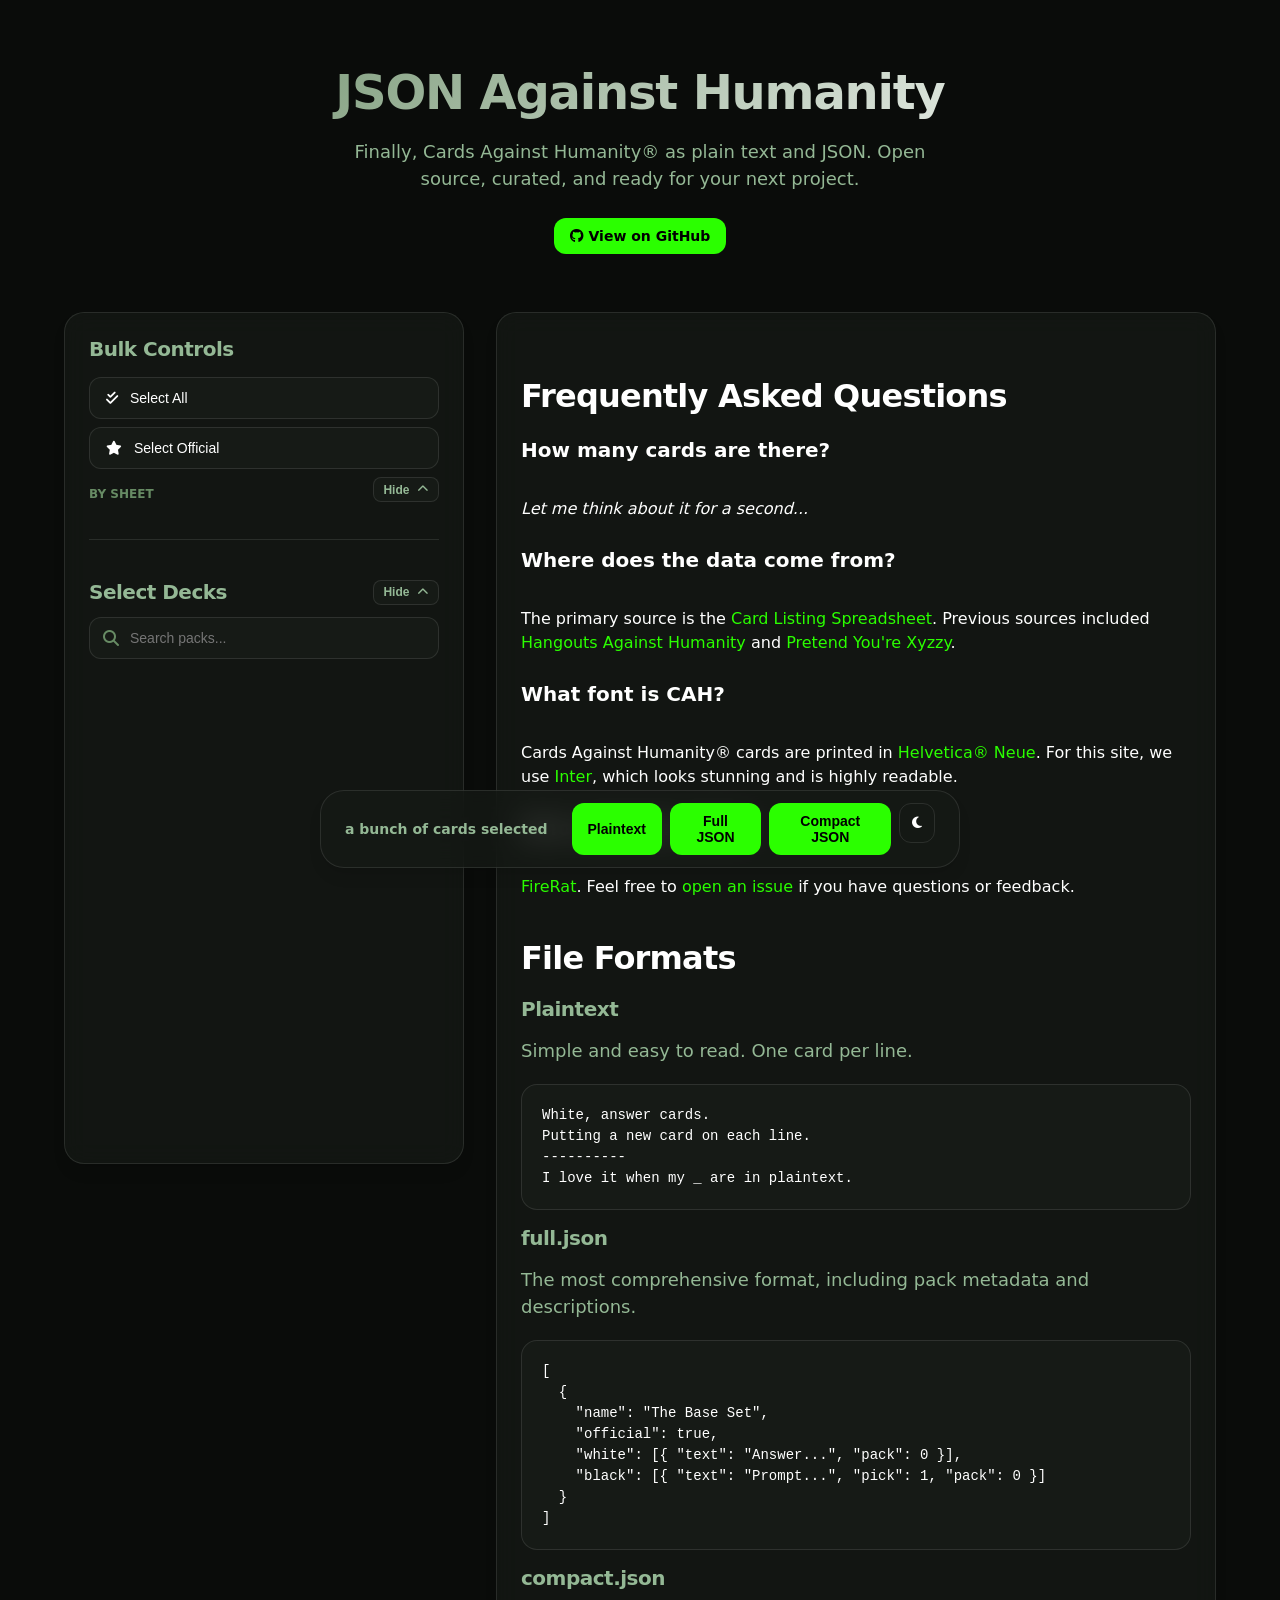
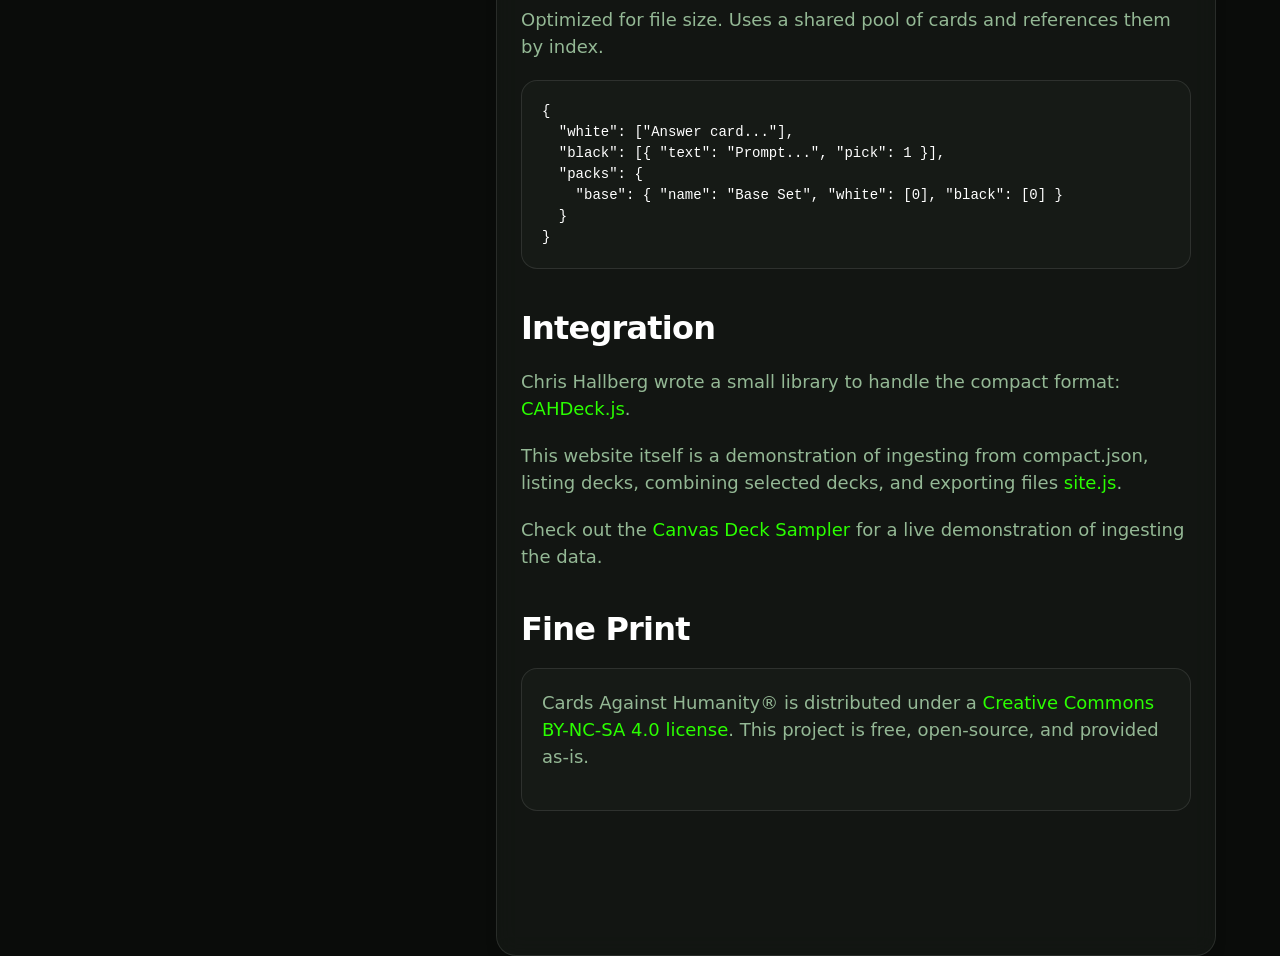
==== index.html @ 5b9077a9 "update index.html CAHDeck.js — inlined so the class is always available even in archived copies" ====
<!DOCTYPE html>
<html lang="en">
  <head>
    <meta charset="utf-8">
		<meta name="color-scheme" content="dark">
    <meta name="viewport" content="width=device-width, initial-scale=1">
    <title>JSON Against Humanity</title>

    <link rel="stylesheet" href="./style.css">
    <link rel="stylesheet" href="https://cdnjs.cloudflare.com/ajax/libs/font-awesome/6.7.2/css/all.min.css">
    <link rel="preconnect" href="https://rsms.me/">
    <link rel="stylesheet" href="https://rsms.me/inter/inter.css">
    <script>
    /* CAHDeck.js — inlined so the class is always available even in archived copies */
      class CAHDeck {
    _hydrateCompact(json) {
      let packs = [];
      for (let pack of json.packs) {
        pack.white = pack.white.map((index) =>
          Object.assign(
            {},
            { text: json.white[index] },
            { pack: packs.length }
          )
        );
        pack.black = pack.black.map((index) =>
          Object.assign(
            {},
            json.black[index],
            { pack: packs.length }
          )
        );
        packs.push(pack);
      }
      return packs;
    }

    async _loadDeck() {
      if (typeof this.compactSrc != "undefined") {
        let json = await fetch(this.compactSrc).then((data) => data.json());
        // Snapshot pool sizes and pack index arrays BEFORE _hydrateCompact mutates json.packs.
        // _hydrateCompact replaces each pack's white/black index arrays with hydrated card objects,
        // so we must copy the raw integer indices now for correct deduplication later.
        this.rawPoolSize = { white: json.white.length, black: json.black.length };
        this.rawPackIndices = json.packs.map(p => ({
          white: Array.from(p.white || []),
          black: Array.from(p.black || []),
        }));
        this.deck = this._hydrateCompact(json);
      } else if (typeof this.fullSrc != "undefined") {
        this.deck = await fetch(this.fullSrc).then((data) => data.json());
      } else {
        throw Error(
          "No source specified, please use CAHDeck.fromCompact(src) or CAHDeck.fromFull(src) to make your objects."
        );
      }
    }

    static async fromCompact(compactSrc) {
      let n = new CAHDeck();
      n.compactSrc = compactSrc;
      await n._loadDeck();
      return n;
    }

    static async fromFull(fullSrc) {
      let n = new CAHDeck();
      n.fullSrc = fullSrc;
      await n._loadDeck();
      return n;
    }

    listPacks() {
      let packs = [];
      let id = 0;
      for (let { name, official, description, white, black, sheetName } of this.deck) {
        let pack = {
          id,
          name,
          official,
          description,
          sheetName,
          counts: {
            white: white.length,
            black: black.length,
            total: white.length + black.length,
          },
        };
        packs.push(pack);
        id += 1;
      }
      return packs;
    }

    /**
     * Returns the total number of unique cards in the entire database pool.
     * These are the deduplicated counts across ALL packs.
     */
    getPoolCounts() {
      if (this.rawPoolSize) {
        return {
          white: this.rawPoolSize.white,
          black: this.rawPoolSize.black,
          total: this.rawPoolSize.white + this.rawPoolSize.black,
        };
      }
      // Fallback for full.json format (no shared pool)
      const packs = this.deck;
      return {
        white: new Set(packs.flatMap(p => p.white.map(c => c.text))).size,
        black: new Set(packs.flatMap(p => p.black.map(c => c.text))).size,
        total: 0,
      };
    }

    /**
     * Returns unique card counts for a selection of pack indexes.
     * Uses Sets of pool indices (integers) so shared cards are counted only once.
     * @param {number[]} indexes Array of pack IDs (numeric)
     */
    getUniqueCountsForSelection(indexes) {
      const whiteSet = new Set();
      const blackSet = new Set();
      if (this.rawPackIndices) {
        // compact format: rawPackIndices[id] holds the original integer index arrays
        for (const id of indexes) {
          const pack = this.rawPackIndices[id];
          if (!pack) continue;
          pack.white.forEach(i => whiteSet.add(i));
          pack.black.forEach(i => blackSet.add(i));
        }
      } else {
        // full.json fallback: deduplicate by text
        for (const id of indexes) {
          const pack = this.deck[id];
          if (!pack) continue;
          pack.white.forEach(c => whiteSet.add(c.text));
          pack.black.forEach(c => blackSet.add(c.text));
        }
      }
      return {
        white: whiteSet.size,
        black: blackSet.size,
        total: whiteSet.size + blackSet.size,
      };
    }

    getPack(index) {
      return this.deck[index];
    }

    getPacks(indexes) {
      if (typeof indexes == "undefined") {
        indexes = Object.keys(this.deck);
      }
      let white = [];
      let black = [];
      for (let pack of indexes) {
        if (typeof this.deck[pack] != "undefined") {
          white.push(...this.deck[pack].white);
          black.push(...this.deck[pack].black);
        }
      }
      return { white, black };
    }
  }
  </script>

    <link rel="icon" href="data:;">
  </head>
  <body>
    <div class="container">
      <header class="hero">
        <h1>JSON Against Humanity</h1>
        <p>Finally, Cards Against Humanity&reg; as plain text and JSON. Open source, curated, and ready for your next project.</p>
        <div class="flex-center gap-1">
          <a href="https://github.com/FireRat666/json-against-humanity" class="checkout-btn" style="text-decoration: none;">
            <i class="fab fa-github"></i> View on GitHub
          </a>
        </div>
      </header>

      <div class="flex-lg">
        <aside class="sidebar">
          <section class="glass-panel">
            <h3>Bulk Controls</h3>
            <nav id="bulk-controls" aria-label="Bulk Deck Controls">
              <ul class="deck-list">
                <li>
                  <button id="select-all" class="deck-btn">
                    <i class="fas fa-check-double"></i> Select All
                  </button>
                </li>
                <li>
                  <button id="select-official" class="deck-btn">
                    <i class="fas fa-star"></i> Select Official
                  </button>
                </li>
              </ul>
              
              <div class="section-header">
                <div class="bulk-section-title" style="margin: 3;">By Sheet</div>
                <button class="section-toggle" id="toggle-sheets" aria-label="Toggle Sheet Grid">
                  <span class="toggle-label">Hide</span>
                  <i class="fas fa-chevron-up"></i>
                </button>
              </div>
              <div id="bulk-sheets" class="sheet-bulk-grid">
                <!-- Populated via JS -->
              </div>
            </nav>
            
            <div class="section-header" style="margin-top: 1.5rem;">
              <h3 style="margin: 0;">Select Decks</h3>
              <button class="section-toggle" id="toggle-decks" aria-label="Toggle Deck List">
                <span class="toggle-label">Hide</span>
                <i class="fas fa-chevron-up"></i>
              </button>
            </div>
            
            <div id="deck-selection-content">
              <div class="search-wrapper">
                <i class="fas fa-search search-icon"></i>
                <input type="text" id="deck-search" class="search-input" placeholder="Search packs...">
              </div>
              
              <div id="deck-list-container">
                <nav id="deck-list" aria-label="Individual Deck Selections"></nav>
              </div>
            </div>
          </section>
        </aside>

        <main class="readme glass-panel">
          <section id="faq">
            <h2>Frequently Asked Questions</h2>
            <dl>
              <dt>How many cards are there?</dt>
              <dd id="card-counts"><i>Let me think about it for a second...</i></dd>

              <dt>Where does the data come from?</dt>
              <dd>The primary source is the <a href="https://docs.google.com/spreadsheet/ccc?key=1Pp04v9plwiJwg8u-DrCHd4Fsf9ro3NhxOvISwc0bC4Y">Card Listing Spreadsheet</a>. Previous sources included <a href="https://github.com/samurailink3/hangouts-against-humanity">Hangouts Against Humanity</a> and <a href="http://pyx-3.pretendyoure.xyz/zy/viewcards.jsp">Pretend You're Xyzzy</a>.</dd>

              <dt>What font is CAH?</dt>
              <dd>Cards Against Humanity&reg; cards are printed in <a href="https://www.myfonts.com/fonts/linotype/neue-helvetica/">Helvetica® Neue</a>. For this site, we use <a href="https://rsms.me/inter/">Inter</a>, which looks stunning and is highly readable.</dd>

              <dt>Who maintains this?</dt>
              <dd><a href="https://firer.at/">FireRat</a>. Feel free to <a href="https://github.com/FireRat666/json-against-humanity/issues">open an issue</a> if you have questions or feedback.</dd>
            </dl>
          </section>

          <section id="formats">
            <h2>File Formats</h2>
            
            <h3>Plaintext</h3>
            <p>Simple and easy to read. One card per line.</p>
            <pre><code>White, answer cards.
Putting a new card on each line.
----------
I love it when my _ are in plaintext.</code></pre>

            <h3>full.json</h3>
            <p>The most comprehensive format, including pack metadata and descriptions.</p>
            <pre><code>[
  {
    "name": "The Base Set",
    "official": true,
    "white": [{ "text": "Answer...", "pack": 0 }],
    "black": [{ "text": "Prompt...", "pick": 1, "pack": 0 }]
  }
]</code></pre>

            <h3>compact.json</h3>
            <p>Optimized for file size. Uses a shared pool of cards and references them by index.</p>
            <pre><code>{
  "white": ["Answer card..."],
  "black": [{ "text": "Prompt...", "pick": 1 }],
  "packs": {
    "base": { "name": "Base Set", "white": [0], "black": [0] }
  }
}</code></pre>
          </section>

          <section id="examples">
            <h2>Integration</h2>
            <p>Chris Hallberg wrote a small library to handle the compact format: <a href="https://github.com/FireRat666/json-against-humanity/blob/latest/web/CAHDeck.js">CAHDeck.js</a>.</p>
            <p>This website itself is a demonstration of ingesting from compact.json, listing decks, combining selected decks, and exporting files <a href="https://github.com/FireRat666/json-against-humanity/blob/latest/web/site.js">site.js</a>.</p>
            <p>Check out the <a href="./examples/canvas">Canvas Deck Sampler</a> for a live demonstration of ingesting the data.</p>
          </section>

          <section id="fine-print">
            <h2>Fine Print</h2>
            <blockquote>
              <p>Cards Against Humanity&reg; is distributed under a <a href="https://creativecommons.org/licenses/by-nc-sa/4.0/">Creative Commons BY-NC-SA 4.0 license</a>. This project is free, open-source, and provided as-is.</p>
            </blockquote>
          </section>
        </main>
      </div>
    </div>

    <nav class="checkout" aria-label="Download Toolbar">
      <div class="checkout-info">
        <p><span id="checkout-count">a bunch of cards</span> selected</p>
      </div>
      <div class="checkout-btns">
        <button class="checkout-btn" id="download-text">Plaintext</button>
        <button class="checkout-btn" id="download-full">Full JSON</button>
        <button class="checkout-btn" id="download-compact">Compact JSON</button>
        <button id="theme-toggle" title="Toggle Mode">
          <i class="fas fa-moon"></i>
        </button>
      </div>
    </nav>

    <a class="hidden" id="download-link" href="">$</a>
    <script src="./site.js"></script>
  </body>
</html>
---- style.css ----
/* @import "./vendor/font-awesome/css/all.min.css";
@import "/lib/css/fonts/family-inter.css";
@import "./icons.css"; */

:root {
  /* Color Palette - Dark (Default) */
  --bg-color: #0a0c0a;
  --surface-color: #161a16;
  --surface-hover: #1f241e;
  --accent-color: #2bff00;
  --accent-hover: #00da07;
  --text-primary: #ffffff;
  --text-secondary: #94b895;
  --text-muted: #678b64;
  --border-color: rgba(255, 255, 255, 0.1);
  --glass-bg: rgba(22, 26, 22, 0.7);
  --glass-border: rgba(255, 255, 255, 0.1);
  --shadow-sm: 0 1px 2px 0 rgb(0 0 0 / 0.05);
  --shadow-md: 0 4px 6px -1px rgb(0 0 0 / 0.1), 0 2px 4px -2px rgb(0 0 0 / 0.1);
  --shadow-lg: 0 10px 15px -3px rgb(0 0 0 / 0.1), 0 4px 6px -4px rgb(0 0 0 / 0.1);
  
  --font-inter: 'Inter', system-ui, -apple-system, sans-serif;
  --transition-fast: 0.15s cubic-bezier(0.4, 0, 0.2, 1);
  --transition-base: 0.3s cubic-bezier(0.4, 0, 0.2, 1);
}

body.light-theme {
  --bg-color: #f8fafc;
  --surface-color: #ffffff;
  --surface-hover: #f1f5f9;
  --accent-color: #0abd01;
  --accent-hover: #0ed500;
  --text-primary: #0f172a;
  --text-secondary: #475569;
  --text-muted: #646d7a;
  --border-color: rgba(15, 42, 18, 0.1);
  --glass-bg: rgba(255, 255, 255, 0.8);
  --glass-border: rgba(15, 23, 42, 0.1);
}

* {
  box-sizing: border-box;
  margin: 0;
  padding: 0;
}

html {
  font-size: 16px;
  scroll-behavior: smooth;
}

body {
  font-family: var(--font-inter);
  background-color: var(--bg-color);
  color: var(--text-primary);
  line-height: 1.5;
  -webkit-font-smoothing: antialiased;
  -moz-osx-font-smoothing: grayscale;
  min-height: 100vh;
}

/* Layout */
.container {
  max-width: 1200px;
  margin: 0 auto;
  padding: 0 1.5rem;
}

.flex-lg {
  display: flex;
  gap: 2rem;
}

@media (max-width: 991px) {
  .flex-lg {
    flex-direction: column;
  }
}

/* Sidebar */
.sidebar {
  width: 400px;
  flex-shrink: 0;
  position: sticky;
  top: 1.5rem;
  height: calc(100vh - 3rem); /* Improved height for scrolling */
  display: flex;
  flex-direction: column;
}

.sidebar .glass-panel {
  display: flex;
  flex-direction: column;
  height: 100%;
  overflow: hidden; /* Prevent panel overflow */
}

@media (max-width: 991px) {
  .sidebar {
    width: 100%;
    position: relative;
    top: 0;
    height: auto;
  }
}

/* Glass Container */
.glass-panel {
  background: var(--glass-bg);
  backdrop-filter: blur(12px);
  -webkit-backdrop-filter: blur(12px);
  border: 1px solid var(--glass-border);
  border-radius: 1.25rem;
  padding: 1.5rem;
  box-shadow: var(--shadow-lg);
}

/* Typography */
h1, h2, h3 {
  font-weight: 800;
  letter-spacing: -0.025em;
  line-height: 1.2;
}

h1 { font-size: 3rem; margin-bottom: 1.5rem; }
h2 { font-size: 2rem; margin: 2.5rem 0 1.25rem; }
h3 { font-size: 1.25rem; margin-bottom: 1rem; color: var(--text-secondary); }

p {
  margin-bottom: 1.25rem;
  color: var(--text-secondary);
  font-size: 1.125rem;
}

a {
  color: var(--accent-color);
  text-decoration: none;
  transition: var(--transition-fast);
}

a:hover {
  color: var(--accent-hover);
  text-decoration: underline;
}

/* Hero Section */
.hero {
  padding: 4rem 0;
  text-align: center;
}

.hero h1 {
  background: linear-gradient(135deg, var(--text-muted) 0%, var(--text-primary) 100%);
  -webkit-background-clip: text;
  background-clip: text;
  -webkit-text-fill-color: transparent;
  margin-bottom: 1rem;
}

.hero p {
  max-width: 600px;
  margin: 0 auto 2rem;
}

/* Deck Controls */
.deck-list {
  list-style: none;
  display: flex;
  flex-direction: column;
  gap: 0.5rem;
}

.deck-btn {
  width: 100%;
  padding: 0.75rem 1rem;
  background: var(--surface-color);
  border: 1px solid var(--border-color);
  border-radius: 0.75rem;
  color: var(--text-primary);
  font-size: 0.875rem;
  font-weight: 500;
  text-align: left;
  cursor: pointer;
  transition: var(--transition-base);
  display: flex;
  align-items: center;
  gap: 0.75rem;
}

.deck-btn:hover {
  background: var(--surface-hover);
  border-color: var(--accent-color);
  transform: translateY(-1px);
}

.deck-btn.is-checked {
  background: var(--glass-bg);
  border-color: var(--accent-color);
  color: var(--accent-color);
}

.deck-btn.is-checked::after {
  content: "\f00c";
  font-family: "Font Awesome 6 Free";
  font-weight: 900;
  margin-left: auto;
}

/* Bulk Controls */
#bulk-controls {
  padding-bottom: 1rem;
  border-bottom: 1px solid var(--border-color);
  margin-bottom: 1rem;
}

.section-header {
  display: flex;
  align-items: center;
  justify-content: space-between;
  margin-bottom: 0.75rem;
}

.section-toggle {
  background: var(--surface-color);
  border: 1px solid var(--border-color);
  color: var(--text-secondary);
  border-radius: 0.5rem;
  padding: 0.3rem 0.6rem;
  font-size: 0.75rem;
  font-weight: 600;
  cursor: pointer;
  display: flex;
  align-items: center;
  gap: 0.5rem;
  transition: var(--transition-fast);
}

.section-toggle:hover {
  background: var(--surface-hover);
  border-color: var(--accent-color);
  color: var(--accent-color);
}

.section-toggle i {
  transition: transform var(--transition-base);
  font-size: 0.7rem;
}

.section-toggle.is-active i {
  transform: rotate(180deg);
}

.bulk-section-title {
  font-size: 0.75rem;
  text-transform: uppercase;
  color: var(--text-muted);
  margin: 1rem 0 0.5rem;
  font-weight: 700;
}

.sheet-bulk-grid {
  display: grid;
  grid-template-columns: repeat(auto-fill, minmax(150px, 1fr));
  gap: 0.4rem;
  margin-top: 0.5rem;
  max-height: 150px;
  overflow-y: auto;
  padding-right: 0.25rem;
}

.sheet-bulk-grid::-webkit-scrollbar {
  width: 4px;
}

.sheet-bulk-grid::-webkit-scrollbar-thumb {
  background: var(--border-color);
  border-radius: 4px;
}

.sheet-btn {
  padding: 0.4rem 0.6rem;
  background: var(--surface-color);
  border: 1px solid var(--border-color);
  border-radius: 0.5rem;
  color: var(--text-secondary);
  font-size: 0.7rem;
  font-weight: 600;
  cursor: pointer;
  transition: var(--transition-fast);
  white-space: nowrap;
  overflow: hidden;
  text-overflow: ellipsis;
  text-align: center;
}

.sheet-btn:hover {
  border-color: var(--accent-color);
  background: var(--surface-hover);
}

.sheet-btn.is-checked {
  background: rgba(43, 255, 0, 0.1);
  border-color: var(--accent-color);
  color: var(--accent-color);
}

/* Individual Deck List with Search */
#deck-selection-content {
  display: flex;
  flex-direction: column;
  flex-grow: 1;
  overflow: hidden;
  min-height: 0;
}

#deck-list-container {
  flex-grow: 1;
  overflow-y: auto;
  padding-right: 0.5rem;
}

#deck-list-container::-webkit-scrollbar {
  width: 6px;
}

#deck-list-container::-webkit-scrollbar-thumb {
  background: var(--border-color);
  border-radius: 10px;
}

/* Search Bar */
.search-wrapper {
  position: relative;
  margin-bottom: 1rem;
}

.search-input {
  width: 100%;
  padding: 0.75rem 1rem 0.75rem 2.5rem;
  background: var(--surface-color);
  border: 1px solid var(--border-color);
  border-radius: 0.75rem;
  color: var(--text-primary);
  font-size: 0.875rem;
}

.search-icon {
  position: absolute;
  left: 0.875rem;
  top: 50%;
  transform: translateY(-50%);
  color: var(--text-muted);
}

/* Action Bar (Floating) */
.checkout {
  position: fixed;
  bottom: 2rem;
  left: 50%;
  transform: translateX(-50%);
  width: auto;
  max-width: 90vw;
  background: var(--glass-bg);
  backdrop-filter: blur(16px);
  -webkit-backdrop-filter: blur(16px);
  border: 1px solid var(--glass-border);
  border-radius: 1.5rem;
  padding: 0.75rem 1.5rem;
  display: flex;
  align-items: center;
  gap: 1.5rem;
  box-shadow: var(--shadow-lg);
  z-index: 1000;
  transition: var(--transition-base);
}

.checkout p {
  margin: 0;
  font-size: 0.875rem;
  font-weight: 600;
  white-space: nowrap;
}

.checkout-btns {
  display: flex;
  gap: 0.5rem;
}

.checkout-btn {
  padding: 0.625rem 1rem;
  background: var(--accent-color);
  color: black;
  border: none;
  border-radius: 0.75rem;
  font-size: 0.875rem;
  font-weight: 600;
  cursor: pointer;
  transition: var(--transition-fast);
}

.checkout-btn:hover {
  background: var(--accent-hover);
  transform: scale(1.02);
}

#theme-toggle {
  background: transparent;
  border: 1px solid var(--border-color);
  color: var(--text-primary);
  width: 2.5rem;
  height: 2.5rem;
  display: flex;
  align-items: center;
  justify-content: center;
  border-radius: 0.75rem;
  cursor: pointer;
}

/* FAQ & Docs */
.readme {
  padding-bottom: 8rem;
}

dl {
  display: flex;
  flex-direction: column;
  gap: 1.5rem;
}

dt {
  font-size: 1.25rem;
  font-weight: 700;
  color: var(--text-primary);
  margin: 0;
}

dd {
  margin: 0.5rem 0 0 0;
  padding-left: 0;
}

pre, blockquote {
  background: var(--surface-color);
  border: 1px solid var(--border-color);
  border-radius: 1rem;
  padding: 1.25rem;
  margin: 1rem 0;
  font-size: 0.875rem;
  overflow-x: auto;
}

code {
  font-family: 'JetBrains Mono', 'Fira Code', monospace;
}

/* Group Headers */
.group-header {
  display: flex;
  align-items: center;
  justify-content: space-between;
  font-size: 0.75rem;
  text-transform: uppercase;
  letter-spacing: 0.05em;
  color: var(--text-muted);
  margin: 1.5rem 0 0.5rem 0.5rem;
  font-weight: 700;
}

.group-header-actions {
  display: flex;
  gap: 0.5rem;
}

.group-header-btn {
  background: transparent;
  border: 1px solid var(--border-color);
  color: var(--text-muted);
  padding: 0.2rem 0.5rem;
  border-radius: 0.4rem;
  font-size: 0.65rem;
  cursor: pointer;
  transition: var(--transition-fast);
}

.group-header-btn:hover {
  border-color: var(--accent-color);
  color: var(--accent-color);
}

.group-header-btn.is-checked {
  background: rgba(43, 255, 0, 0.1);
  border-color: var(--accent-color);
  color: var(--accent-color);
}

/* Tally / unique counts */
.tally-total {
  color: var(--text-muted);
  font-weight: 500;
}

.unique-note {
  font-size: 0.875rem;
  color: var(--text-muted);
  margin-top: 0.5rem;
  margin-bottom: 0;
}

/* Utils */
.hidden { display: none; }
.is-collapsed { display: none !important; }
.visually-hidden {
  position: absolute;
  width: 1px;
  height: 1px;
  padding: 0;
  margin: -1px;
  overflow: hidden;
  clip: rect(0, 0, 0, 0);
  white-space: nowrap;
  border-width: 0;
}

@media (max-width: 768px) {
  .checkout {
    flex-direction: column;
    width: calc(100% - 2rem);
    bottom: 1rem;
    gap: 1rem;
    padding: 1rem;
  }
  
  .checkout-btns {
    width: 100%;
    overflow-x: auto;
    padding-bottom: 0.25rem;
  }
  
  .hero h1 { font-size: 2.25rem; }

  .is-collapsed-mobile {
    display: none !important;
  }
}
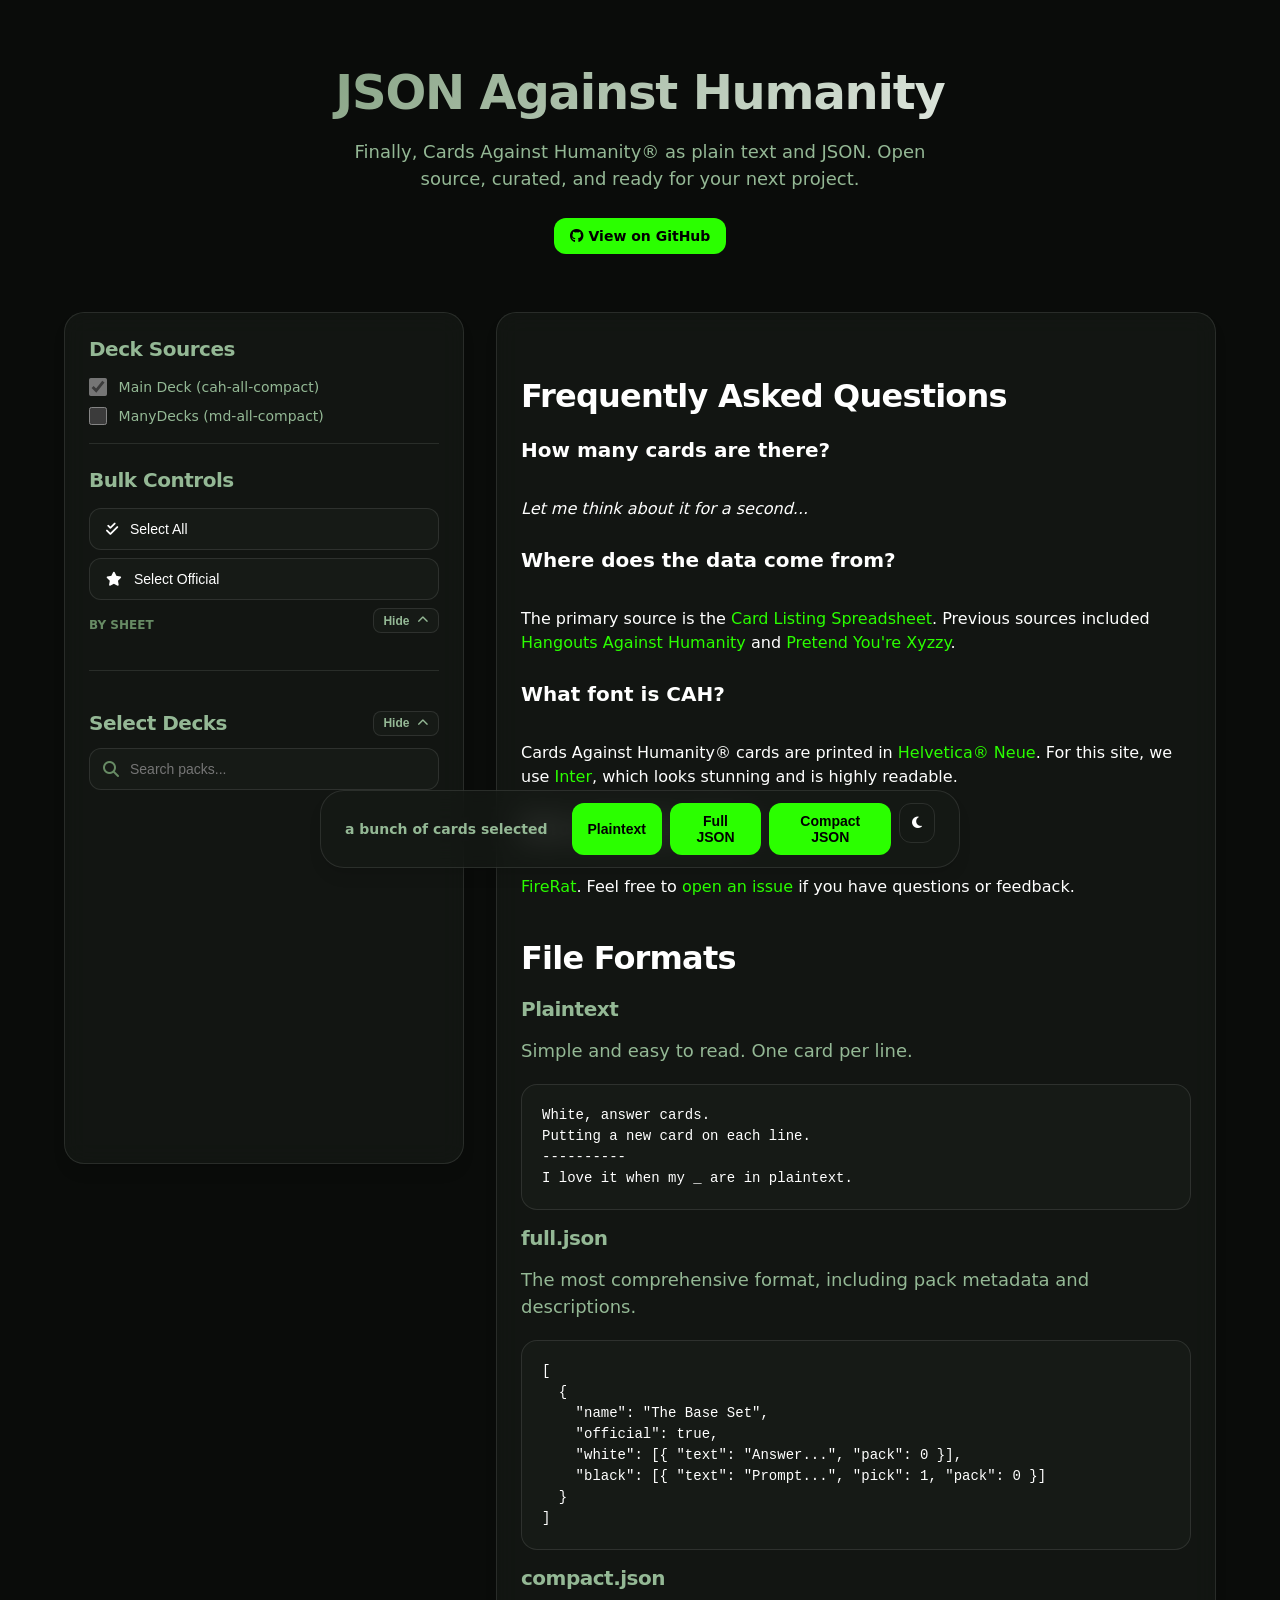
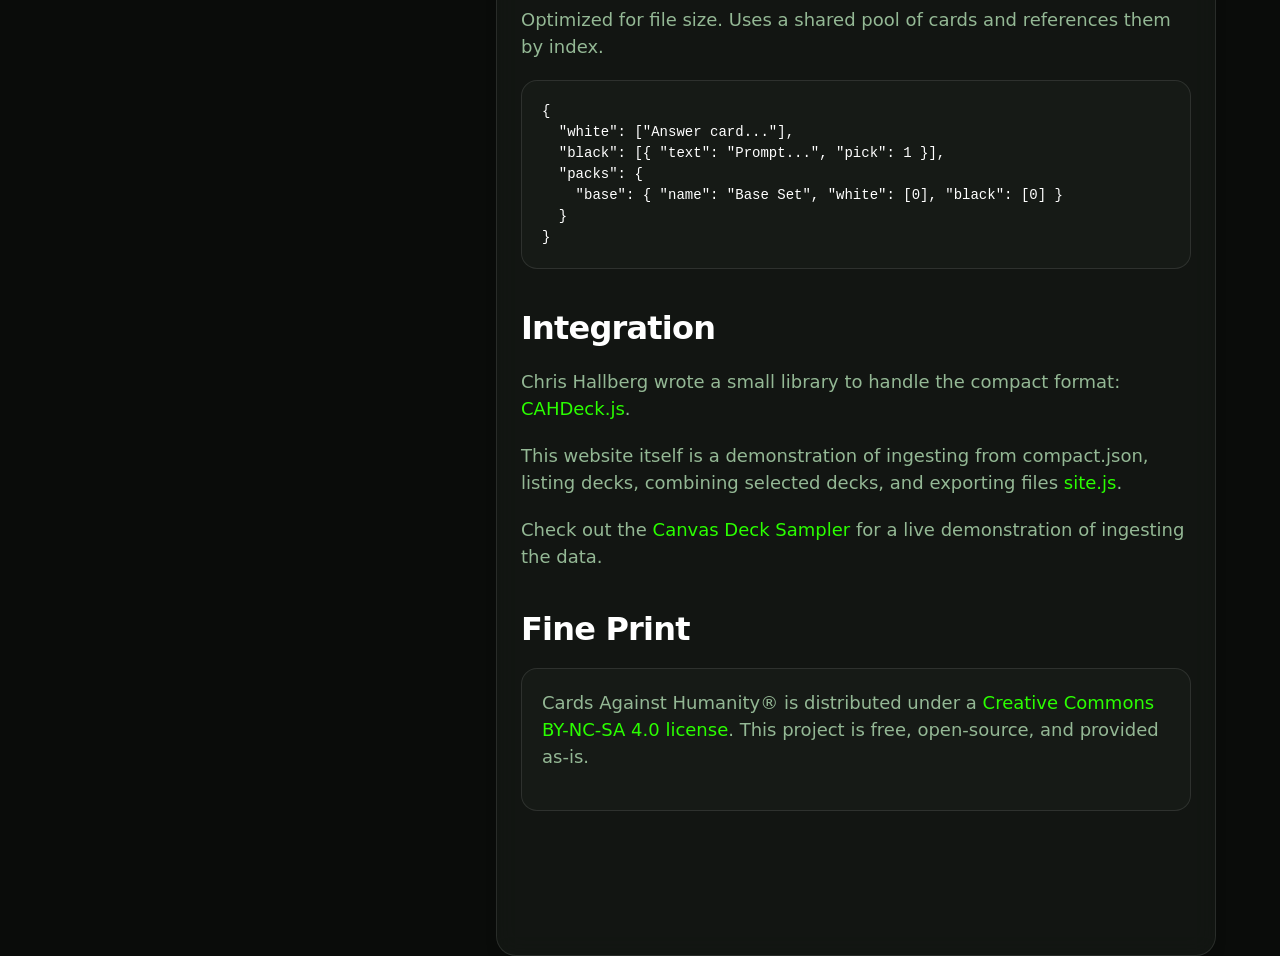
==== commit ccdafc34: "update CAHDeck.js, index.html and site.js" ====
--- a/index.html
+++ b/index.html
@@ -10,162 +10,6 @@
     <link rel="stylesheet" href="https://cdnjs.cloudflare.com/ajax/libs/font-awesome/6.7.2/css/all.min.css">
     <link rel="preconnect" href="https://rsms.me/">
     <link rel="stylesheet" href="https://rsms.me/inter/inter.css">
-    <script>
-    /* CAHDeck.js — inlined so the class is always available even in archived copies */
-      class CAHDeck {
-    _hydrateCompact(json) {
-      let packs = [];
-      for (let pack of json.packs) {
-        pack.white = pack.white.map((index) =>
-          Object.assign(
-            {},
-            { text: json.white[index] },
-            { pack: packs.length }
-          )
-        );
-        pack.black = pack.black.map((index) =>
-          Object.assign(
-            {},
-            json.black[index],
-            { pack: packs.length }
-          )
-        );
-        packs.push(pack);
-      }
-      return packs;
-    }
-
-    async _loadDeck() {
-      if (typeof this.compactSrc != "undefined") {
-        let json = await fetch(this.compactSrc).then((data) => data.json());
-        // Snapshot pool sizes and pack index arrays BEFORE _hydrateCompact mutates json.packs.
-        // _hydrateCompact replaces each pack's white/black index arrays with hydrated card objects,
-        // so we must copy the raw integer indices now for correct deduplication later.
-        this.rawPoolSize = { white: json.white.length, black: json.black.length };
-        this.rawPackIndices = json.packs.map(p => ({
-          white: Array.from(p.white || []),
-          black: Array.from(p.black || []),
-        }));
-        this.deck = this._hydrateCompact(json);
-      } else if (typeof this.fullSrc != "undefined") {
-        this.deck = await fetch(this.fullSrc).then((data) => data.json());
-      } else {
-        throw Error(
-          "No source specified, please use CAHDeck.fromCompact(src) or CAHDeck.fromFull(src) to make your objects."
-        );
-      }
-    }
-
-    static async fromCompact(compactSrc) {
-      let n = new CAHDeck();
-      n.compactSrc = compactSrc;
-      await n._loadDeck();
-      return n;
-    }
-
-    static async fromFull(fullSrc) {
-      let n = new CAHDeck();
-      n.fullSrc = fullSrc;
-      await n._loadDeck();
-      return n;
-    }
-
-    listPacks() {
-      let packs = [];
-      let id = 0;
-      for (let { name, official, description, white, black, sheetName } of this.deck) {
-        let pack = {
-          id,
-          name,
-          official,
-          description,
-          sheetName,
-          counts: {
-            white: white.length,
-            black: black.length,
-            total: white.length + black.length,
-          },
-        };
-        packs.push(pack);
-        id += 1;
-      }
-      return packs;
-    }
-
-    /**
-     * Returns the total number of unique cards in the entire database pool.
-     * These are the deduplicated counts across ALL packs.
-     */
-    getPoolCounts() {
-      if (this.rawPoolSize) {
-        return {
-          white: this.rawPoolSize.white,
-          black: this.rawPoolSize.black,
-          total: this.rawPoolSize.white + this.rawPoolSize.black,
-        };
-      }
-      // Fallback for full.json format (no shared pool)
-      const packs = this.deck;
-      return {
-        white: new Set(packs.flatMap(p => p.white.map(c => c.text))).size,
-        black: new Set(packs.flatMap(p => p.black.map(c => c.text))).size,
-        total: 0,
-      };
-    }
-
-    /**
-     * Returns unique card counts for a selection of pack indexes.
-     * Uses Sets of pool indices (integers) so shared cards are counted only once.
-     * @param {number[]} indexes Array of pack IDs (numeric)
-     */
-    getUniqueCountsForSelection(indexes) {
-      const whiteSet = new Set();
-      const blackSet = new Set();
-      if (this.rawPackIndices) {
-        // compact format: rawPackIndices[id] holds the original integer index arrays
-        for (const id of indexes) {
-          const pack = this.rawPackIndices[id];
-          if (!pack) continue;
-          pack.white.forEach(i => whiteSet.add(i));
-          pack.black.forEach(i => blackSet.add(i));
-        }
-      } else {
-        // full.json fallback: deduplicate by text
-        for (const id of indexes) {
-          const pack = this.deck[id];
-          if (!pack) continue;
-          pack.white.forEach(c => whiteSet.add(c.text));
-          pack.black.forEach(c => blackSet.add(c.text));
-        }
-      }
-      return {
-        white: whiteSet.size,
-        black: blackSet.size,
-        total: whiteSet.size + blackSet.size,
-      };
-    }
-
-    getPack(index) {
-      return this.deck[index];
-    }
-
-    getPacks(indexes) {
-      if (typeof indexes == "undefined") {
-        indexes = Object.keys(this.deck);
-      }
-      let white = [];
-      let black = [];
-      for (let pack of indexes) {
-        if (typeof this.deck[pack] != "undefined") {
-          white.push(...this.deck[pack].white);
-          black.push(...this.deck[pack].black);
-        }
-      }
-      return { white, black };
-    }
-  }
-  </script>
-
     <link rel="icon" href="data:;">
   </head>
   <body>
@@ -183,6 +27,18 @@
       <div class="flex-lg">
         <aside class="sidebar">
           <section class="glass-panel">
+            <h3>Deck Sources</h3>
+            <div class="source-selectors" style="margin-bottom: 1.5rem; padding-bottom: 1rem; border-bottom: 1px solid var(--border-color); display: flex; flex-direction: column; gap: 0.50rem;">
+              <label class="source-label" style="display: flex; align-items: center; gap: 0.75rem; font-size: 0.875rem; cursor: pointer; color: var(--text-secondary);">
+                <input type="checkbox" id="source-cah" checked disabled style="accent-color: var(--accent-color); width: 1.1rem; height: 1.1rem;">
+                <span>Main Deck (cah-all-compact)</span>
+              </label>
+              <label class="source-label" style="display: flex; align-items: center; gap: 0.75rem; font-size: 0.875rem; cursor: pointer; color: var(--text-secondary);">
+                <input type="checkbox" id="source-manydecks" style="accent-color: var(--accent-color); width: 1.1rem; height: 1.1rem;">
+                <span id="manydecks-label-text">ManyDecks (md-all-compact)</span>
+              </label>
+            </div>
+
             <h3>Bulk Controls</h3>
             <nav id="bulk-controls" aria-label="Bulk Deck Controls">
               <ul class="deck-list">
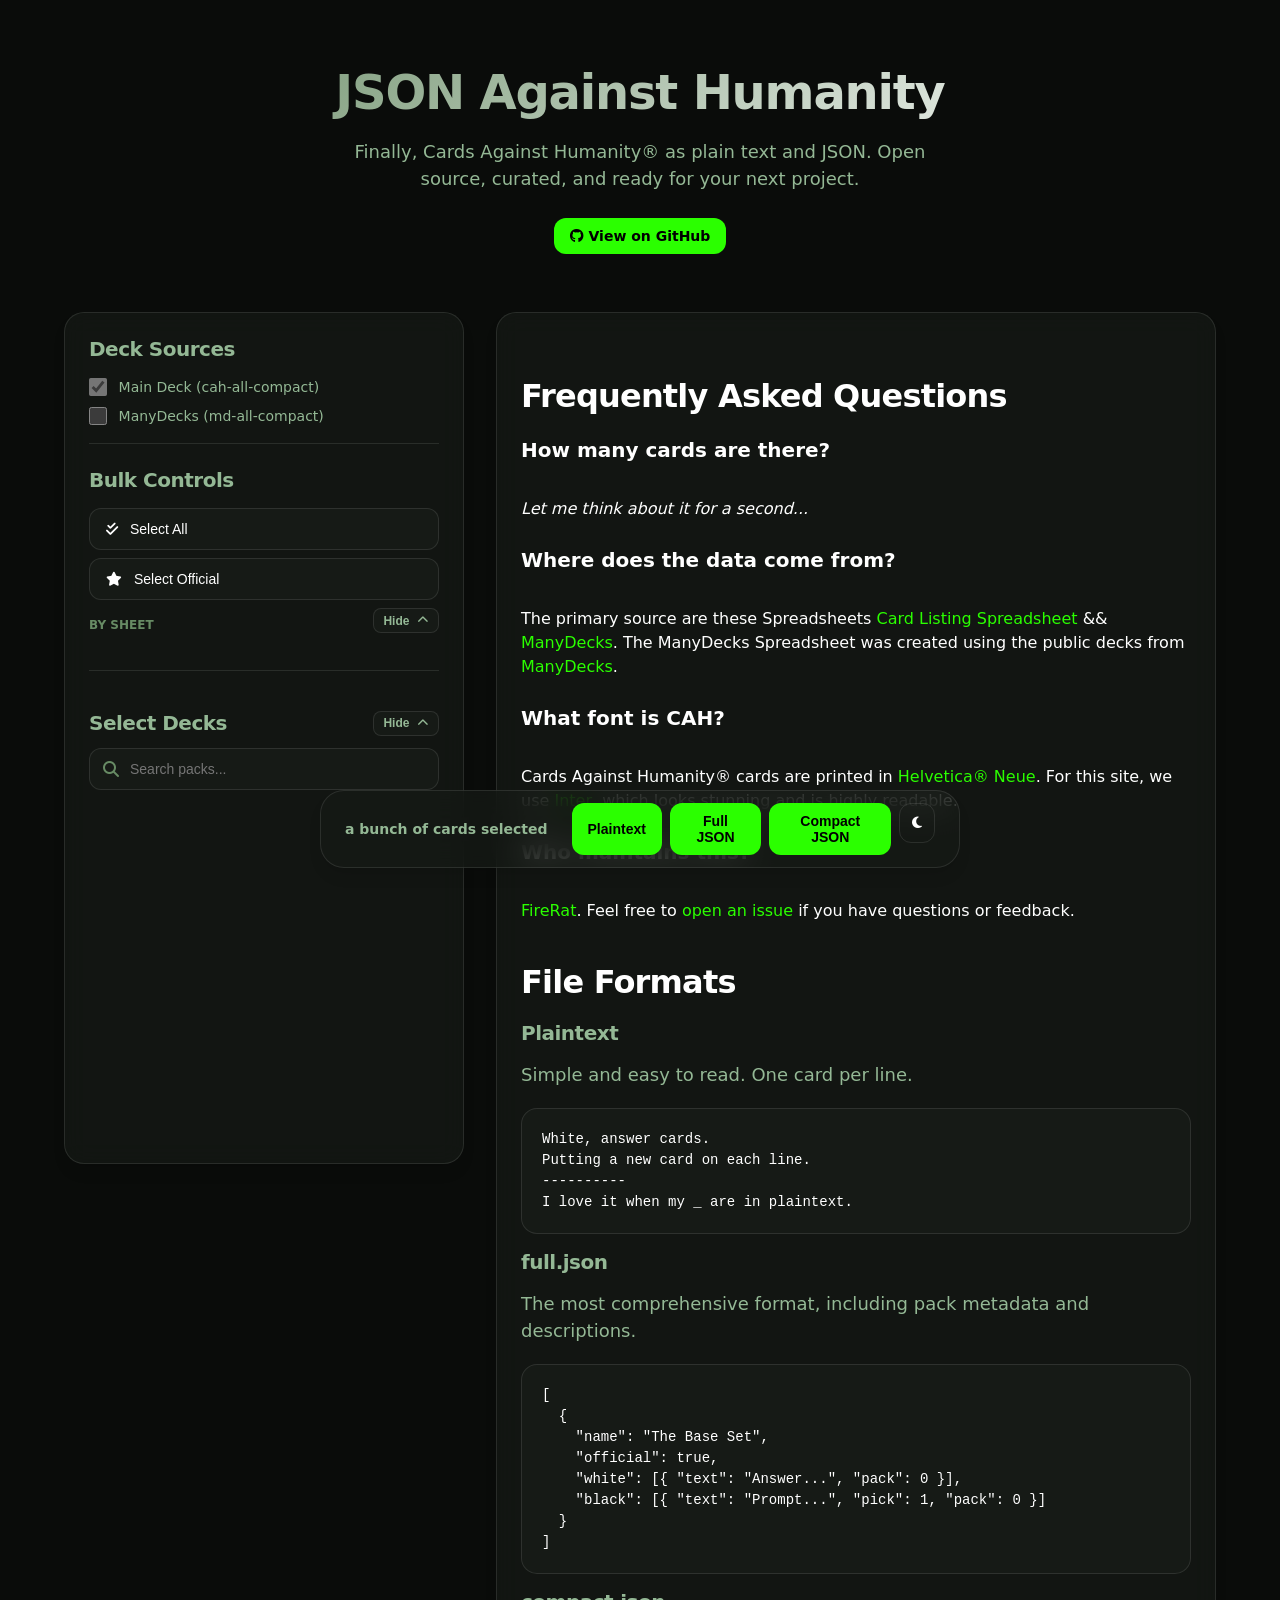
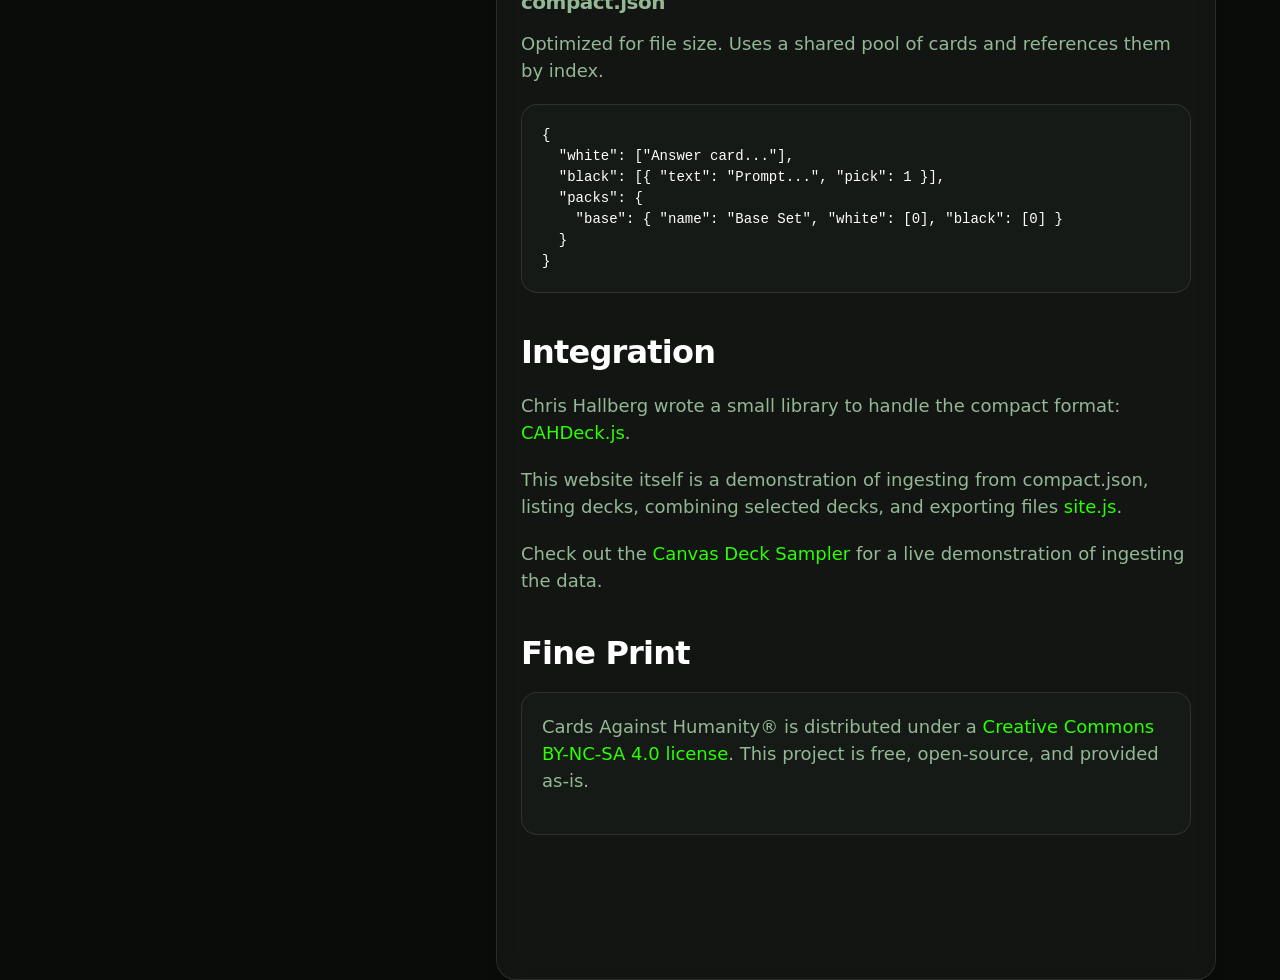
==== commit 020e74a6: "update README.md and index.html" ====
--- a/index.html
+++ b/index.html
@@ -95,7 +95,8 @@
               <dd id="card-counts"><i>Let me think about it for a second...</i></dd>
 
               <dt>Where does the data come from?</dt>
-              <dd>The primary source is the <a href="https://docs.google.com/spreadsheet/ccc?key=1Pp04v9plwiJwg8u-DrCHd4Fsf9ro3NhxOvISwc0bC4Y">Card Listing Spreadsheet</a>. Previous sources included <a href="https://github.com/samurailink3/hangouts-against-humanity">Hangouts Against Humanity</a> and <a href="http://pyx-3.pretendyoure.xyz/zy/viewcards.jsp">Pretend You're Xyzzy</a>.</dd>
+              <dd>The primary source are these Spreadsheets <a href="https://docs.google.com/spreadsheet/ccc?key=1Pp04v9plwiJwg8u-DrCHd4Fsf9ro3NhxOvISwc0bC4Y">Card Listing Spreadsheet</a> && <a href="https://docs.google.com/spreadsheet/ccc?key=1EYPJRGekPVCwpslVGg-AA_pz_LnNjTocSAgqxO2ZlX0">ManyDecks</a>.
+              The ManyDecks Spreadsheet was created using the public decks from <a href="https://decks.rereadgames.com/">ManyDecks</a>.</dd>
 
               <dt>What font is CAH?</dt>
               <dd>Cards Against Humanity&reg; cards are printed in <a href="https://www.myfonts.com/fonts/linotype/neue-helvetica/">Helvetica® Neue</a>. For this site, we use <a href="https://rsms.me/inter/">Inter</a>, which looks stunning and is highly readable.</dd>
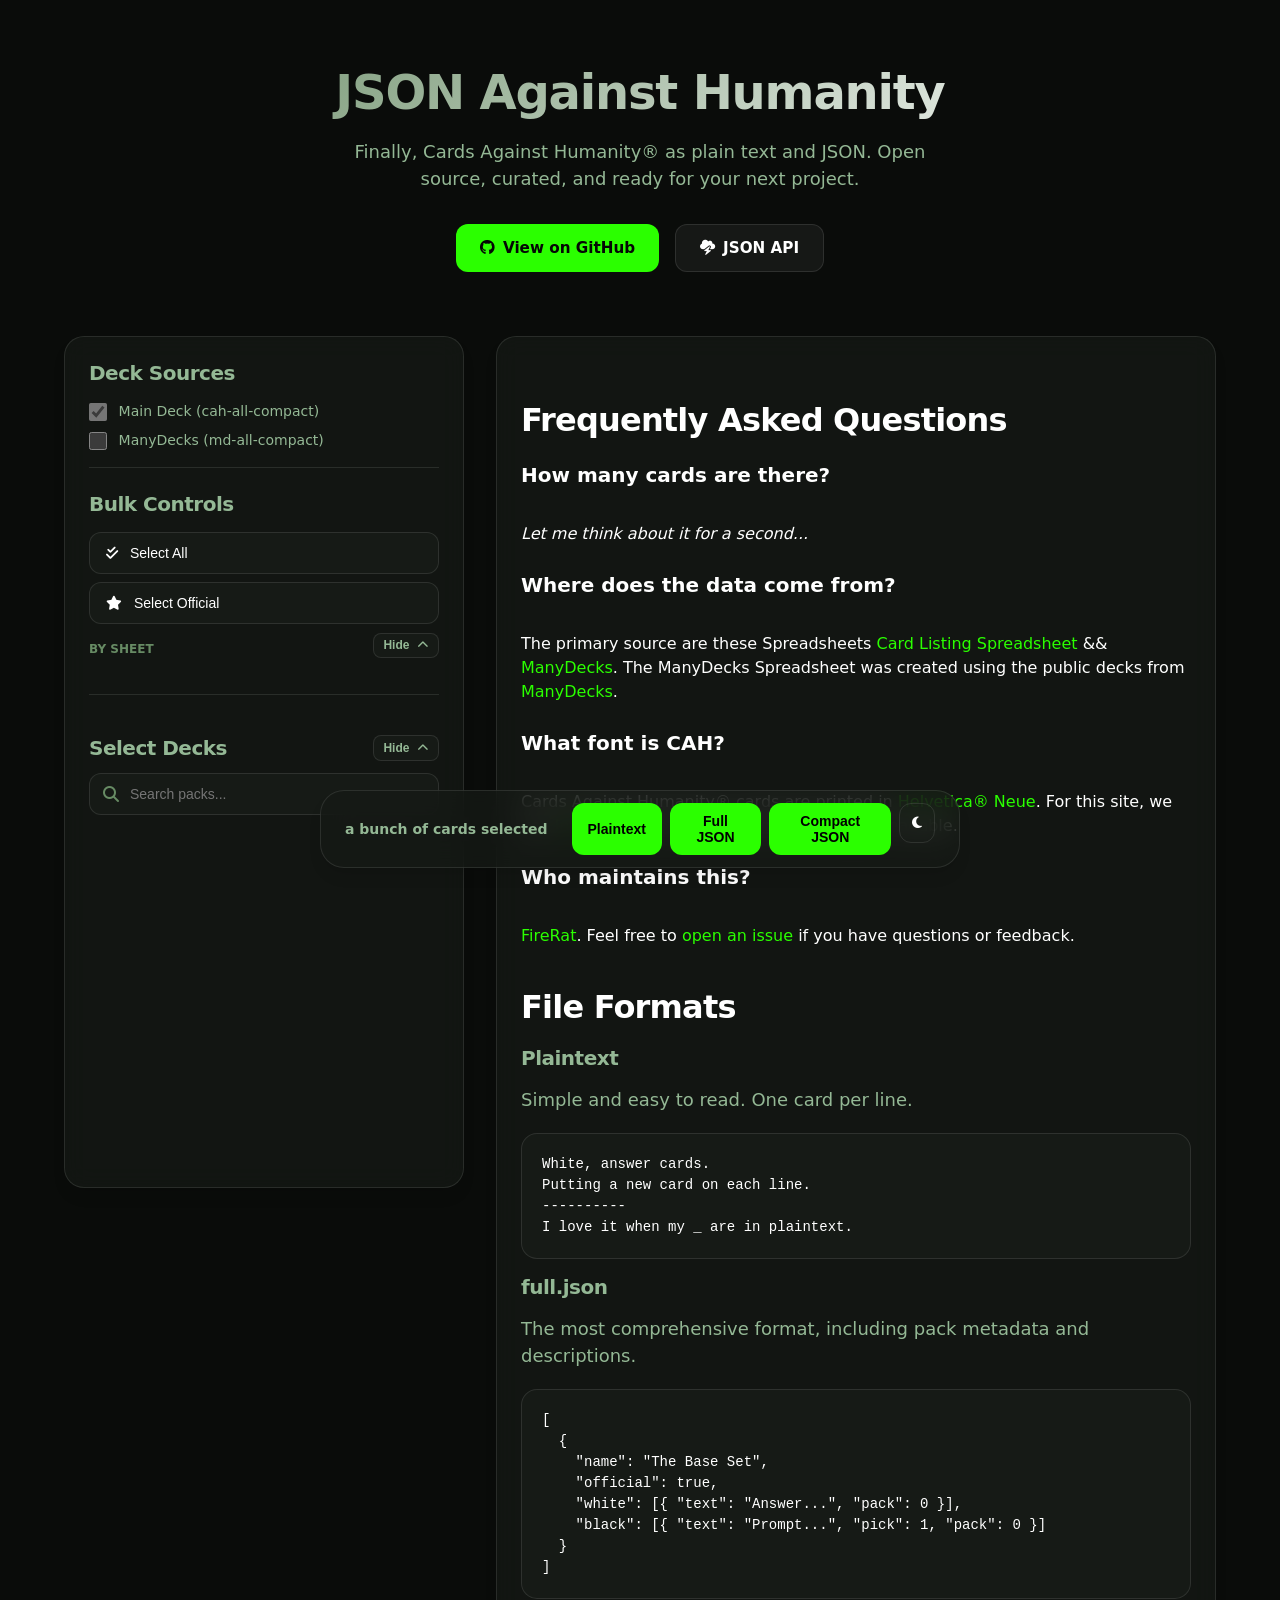
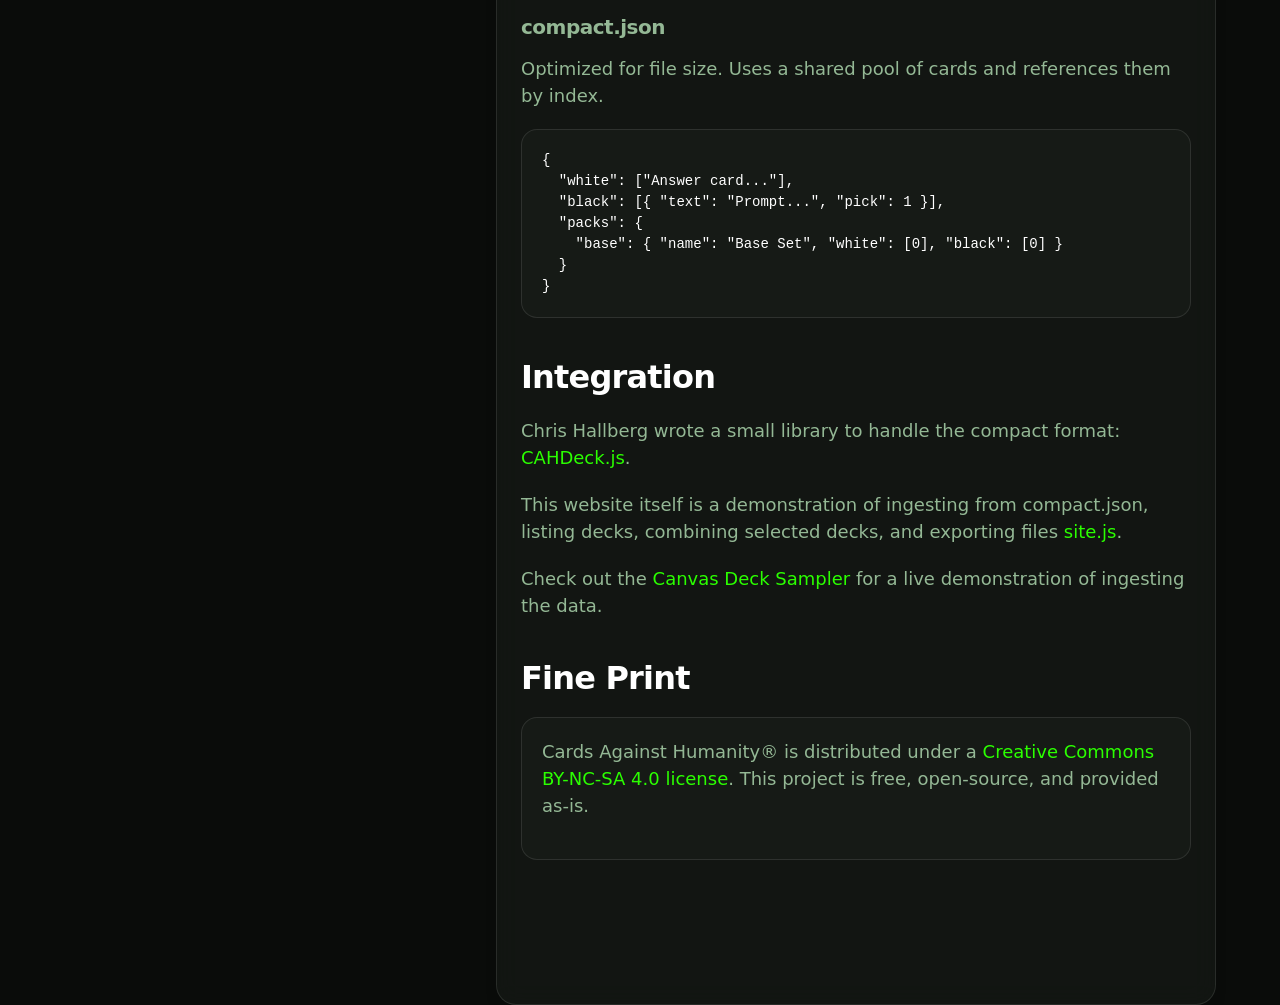
==== commit 1c323c6d: "update index.html and style.css" ====
--- a/index.html
+++ b/index.html
@@ -2,24 +2,56 @@
 <html lang="en">
   <head>
     <meta charset="utf-8">
-		<meta name="color-scheme" content="dark">
+    <meta name="color-scheme" content="dark">
     <meta name="viewport" content="width=device-width, initial-scale=1">
     <title>JSON Against Humanity</title>
+    <meta name="description" content="Finally, Cards Against Humanity® as plain text and JSON. Open source, curated, and ready for your next project. Browse 80,000+ cards.">
+    <link rel="canonical" href="https://jah.firer.at/">
+
+    <!-- Open Graph -->
+    <meta property="og:title" content="JSON Against Humanity">
+    <meta property="og:description" content="Finally, Cards Against Humanity® as plain text and JSON. Open source, curated, and ready for your next project. Browse 80,000+ cards.">
+    <meta property="og:url" content="https://jah.firer.at/">
+    <meta property="og:type" content="website">
+    <meta property="og:image" content="https://jah.firer.at/og-image.png">
+    <meta property="og:image:width" content="1200">
+    <meta property="og:image:height" content="630">
+
+    <!-- Twitter Card -->
+    <meta name="twitter:card" content="summary_large_image">
+    <meta name="twitter:title" content="JSON Against Humanity">
+    <meta name="twitter:description" content="Finally, Cards Against Humanity® as plain text and JSON. Open source, curated, and ready for your next project. Browse 80,000+ cards.">
+    <meta name="twitter:image" content="https://jah.firer.at/og-image.png">
+
+    <!-- JSON-LD Structured Data -->
+    <script type="application/ld+json">
+    {
+      "@context": "https://schema.org",
+      "@type": "WebSite",
+      "name": "JSON Against Humanity",
+      "url": "https://jah.firer.at/",
+      "description": "Cards Against Humanity as plain text and JSON. Open source, curated card database with 80,000+ cards.",
+      "license": "https://creativecommons.org/licenses/by-nc-sa/4.0/"
+    }
+    </script>
 
     <link rel="stylesheet" href="./style.css">
     <link rel="stylesheet" href="https://cdnjs.cloudflare.com/ajax/libs/font-awesome/6.7.2/css/all.min.css">
     <link rel="preconnect" href="https://rsms.me/">
     <link rel="stylesheet" href="https://rsms.me/inter/inter.css">
-    <link rel="icon" href="data:;">
+    <link rel="icon" type="image/svg+xml" href="data:image/svg+xml,%3Csvg xmlns='http://www.w3.org/2000/svg' viewBox='0 0 32 32'%3E%3Ctext x='50%25' y='60%25' dominant-baseline='middle' text-anchor='middle' font-family='system-ui,sans-serif' font-weight='800' font-size='15' fill='%232bff00'%3EJAH%3C/text%3E%3C/svg%3E">
   </head>
   <body>
     <div class="container">
       <header class="hero">
         <h1>JSON Against Humanity</h1>
         <p>Finally, Cards Against Humanity&reg; as plain text and JSON. Open source, curated, and ready for your next project.</p>
-        <div class="flex-center gap-1">
-          <a href="https://github.com/FireRat666/json-against-humanity" class="checkout-btn" style="text-decoration: none;">
+        <div class="btn-group">
+          <a href="https://github.com/FireRat666/json-against-humanity" class="btn btn-primary" style="text-decoration: none;">
             <i class="fab fa-github"></i> View on GitHub
+          </a>
+          <a href="https://github.com/FireRat666/CAH-Serverless-API" class="btn btn-secondary" target="_blank" rel="noopener">
+            <i class="fas fa-cloud-bolt"></i> JSON API
           </a>
         </div>
       </header>
--- a/style.css
+++ b/style.css
@@ -206,6 +206,54 @@
   margin-left: auto;
 }
 
+.btn-group {
+  display: flex;
+  justify-content: center;
+  gap: 1rem;
+  flex-wrap: wrap;
+}
+
+.btn {
+  display: inline-flex;
+  align-items: center;
+  gap: 0.5rem;
+  padding: 0.75rem 1.5rem;
+  border-radius: 0.75rem;
+  font-size: 0.95rem;
+  font-weight: 600;
+  cursor: pointer;
+  transition: var(--transition-base);
+  text-decoration: none;
+}
+
+.btn-primary {
+  background: var(--accent-color);
+  color: #050705;
+  border: none;
+  box-shadow: 0 0 15px var(--accent-glow);
+}
+
+.btn-primary:hover {
+  background: var(--accent-hover);
+  transform: translateY(-2px);
+  box-shadow: 0 0 25px rgba(43, 255, 0, 0.6);
+  color: #000000;
+  text-decoration: none;
+}
+
+.btn-secondary {
+  background: rgba(255, 255, 255, 0.05);
+  color: #ffffff;
+  border: 1px solid var(--border-color);
+}
+
+.btn-secondary:hover {
+  background: rgba(255, 255, 255, 0.1);
+  border-color: var(--accent-color);
+  transform: translateY(-2px);
+  text-decoration: none;
+}
+
 /* Bulk Controls */
 #bulk-controls {
   padding-bottom: 1rem;
